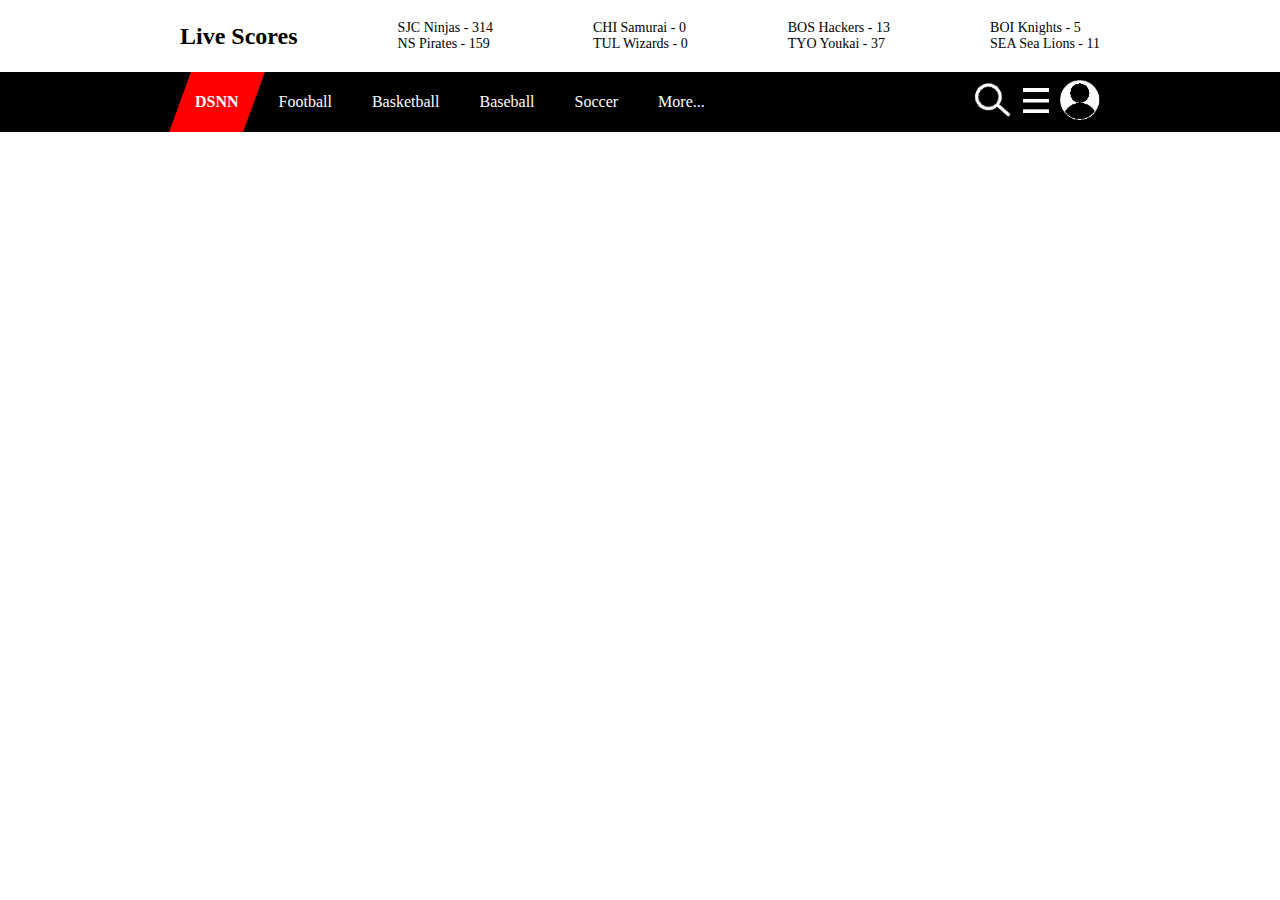
==== Ayudantias/Exámen/index.html @ 208cb9d1 "Examen" ====
<!DOCTYPE html>
<html lang="en">
<head>
    <meta charset="UTF-8">
    <meta http-equiv="X-UA-Compatible" content="IE=edge">
    <meta name="viewport" content="width=device-width, initial-scale=1.0">
    <title>DNSS</title>
    <link rel="stylesheet" href="style.css" type="text/css">
</head>
<body>
    <div class="container">
        <!-- Nav Bar -->
        
        <div class="nav-bar">
            <!-- Score Bar -->
            <div class="score-bar">

                <span id="score-bar-title">Live Scores</span>

                <div class="match-score">
                    <p>SJC Ninjas - 314</p>
                    <p>NS Pirates - 159</p>
                </div>

                <div class="match-score">
                    <p>CHI Samurai - 0</p>
                    <p>TUL Wizards - 0</p>
                </div>

                <div class="match-score">
                    <p>BOS Hackers - 13</p>
                    <p>TYO Youkai - 37</p>
                </div>

                <div class="match-score">
                    <p>BOI Knights - 5</p>
                    <p>SEA Sea Lions - 11</p>
                </div>

            </div>

            <!-- Menu Bar -->
            
            <div class="menu-bar">
                <div class="left-menu-items">
                    <span class="logo white-text">
                        <span id="logo-text">DSNN</span>    
                    </span>
                    <a class="white-text" href="#">Football</a>
                    <a class="white-text" href="#">Basketball</a>
                    <a class="white-text" href="#">Baseball</a>
                    <a class="white-text" href="#">Soccer</a>
                    <a class="white-text" href="#">More...</a>
                </div>


                <div class="right-menu-items">
                    <img src="images/search-light.png" alt="search button">
                    <img src="images/hamburger-light.png" alt="menu button">
                    <img src="images/user-circle-light.png" alt="user profile button">
                </div>
            </div>

        </div>

        <!-- Main Cntent -->

    </div>
    
</body>
</html>
---- Ayudantias/Exámen/style.css ----
* {
    margin: 0;
    padding: 0;
}

.white-text {
    color: white;
}

/* Score Nav Bar */

.score-bar {
    display: flex;
    justify-content: space-between;
    align-items: center;
    padding: 20px 180px;
}

.score-bar > * {
    display: inline-block;
}

#score-bar-title{
    font-size: 24px;
    font-weight: bolder;
}

.match-score p {
    font-size: 14px;
}

/* Menú Bar */

.menu-bar {
    display: flex;
    background-color: black;
    justify-content: space-between;
    align-items: center;
    padding: 0px 180px;
    height: 60px;
}

.right-menu-items > img {
    height: 40px;
}

.left-menu-items {
    display: flex;
    align-items: center;
}

.left-menu-items > a {
    text-decoration: none;
    margin: 0px 20px;
}

.logo {
    display: flex;
    align-items: center;
    background-color: red;
    height: 60px;
    padding: 0px 15px;
    transform: skew(-20deg);
    font-weight: bolder;
    margin-right: 5px;
}

#logo-text {
    transform: skew(20deg);
}
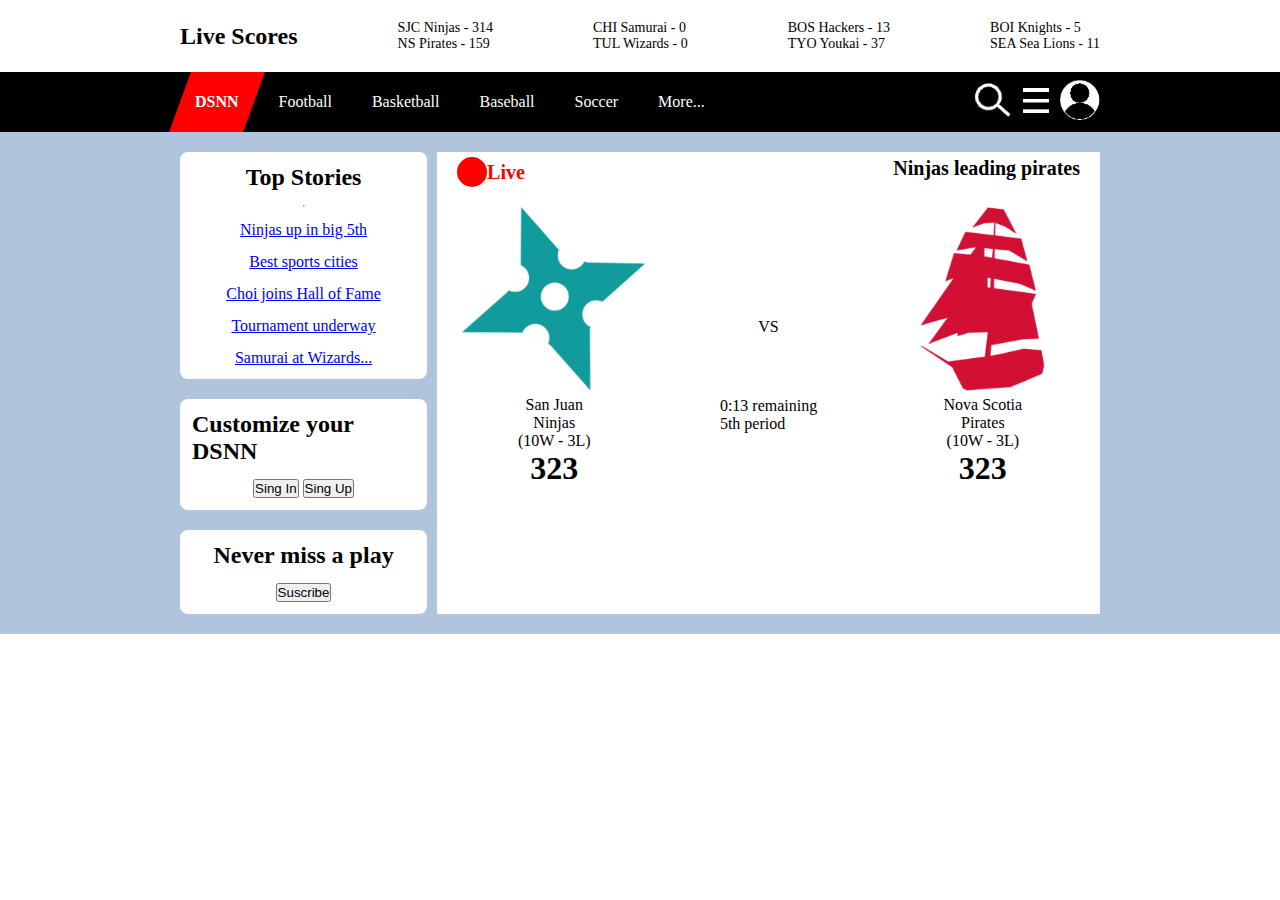
==== commit 2ac1fa21: "exam PT 2" ====
--- a/Ayudantias/Exámen/index.html
+++ b/Ayudantias/Exámen/index.html
@@ -63,7 +63,75 @@
 
         </div>
 
-        <!-- Main Cntent -->
+        <!-- Main Content -->
+        <div class="main-content">
+            <div class="side-bar">
+
+                <div class="stories-section">
+                    <h2>Top Stories</h2>
+                    <hr>
+                    <a href="#">Ninjas up in big 5th</a>
+                    <a href="#">Best sports cities</a>
+                    <a href="#">Choi joins Hall of Fame</a>
+                    <a href="#">Tournament underway</a>
+                    <a href="#">Samurai at Wizards...</a>
+                </div>
+
+                <div class="login-section">
+                    <h2>Customize your DSNN</h2>
+                    <div>
+                        <button>Sing In</button>
+                        <button>Sing Up</button>
+                    </div>
+                    
+                </div>
+
+                <div class="suscribe-section">
+                    <h2>Never miss a play</h2>
+                    <button>Suscribe</button>
+                </div>
+
+            </div>
+            <div class="scoreboard">
+                <div class="score-header">
+                    <div class="score-header-left">
+                        <span class="red-dot"></span>
+                        <span id="live-label">Live</span>
+                    </div>
+                    <span id="teams-label">Ninjas leading pirates</span>
+                </div>
+
+                <div class="score-main">
+                    <div class="team-section">
+                        <img class="team-img" src="images/sjc-ninjas.png" alt="">
+                        <span class="city-text">San Juan</span>
+                        <span class="team-text">Ninjas</span>
+                        <span class="game-balance-text">(10W - 3L)</span>
+                        <h1 class="score-text">323</h1>
+
+                    </div>
+                        
+
+                    <div class="score-data">
+                        <div></div>
+                        <span>VS</span>
+                        <p>0:13 remaining<br>5th period</p>
+                    </div>
+                    <div class="team-section">
+                        <img class="team-img" src="images/ns-pirates.png" alt="">
+                        <span class="city-text">Nova Scotia</span>
+                        <span class="team-text">Pirates</span>
+                        <span class="game-balance-text">(10W - 3L)</span>
+                        <h1 class="score-text">323</h1>
+                    </div>
+                </div>
+
+                <div class="score-footer">
+
+                </div>
+
+            </div>
+        </div>
 
     </div>
     
--- a/Ayudantias/Exámen/style.css
+++ b/Ayudantias/Exámen/style.css
@@ -69,3 +69,109 @@
     transform: skew(20deg);
 }
 
+
+/* Main content */
+
+.main-content{
+    background-color: lightsteelblue;
+    display: flex;
+    justify-content: center;
+    padding: 20px 180px;
+}
+
+.side-bar {
+    flex-grow: 1;
+    margin-right: 10px;
+    display: flex;
+    flex-direction: column;
+    gap: 20px;
+}
+
+.side-bar > div {
+    display: flex;
+    flex-direction: column;
+    gap: 14px;
+    align-items: center;
+    background-color: white;
+    padding: 12px;
+    border-radius: 8px;
+}
+
+.stories-section {
+
+}
+
+.login-section {
+   
+}
+
+.suscribe-section{
+   
+}
+
+.scoreboard {
+    flex-grow: 2;
+    background-color: white;
+}
+
+.score-header {
+    display: flex;
+    justify-content: space-between;
+    padding: 5px 20px;
+    align-content: center;
+}
+
+.score-header-left {
+    display: flex ;
+    align-content: center;
+}
+
+.score-header-left span {
+    line-height: 30px;
+}
+
+.red-dot {
+    display: inline-block;
+    width: 30px;
+    height: 30px;
+    background-color: red;
+    border-radius: 50%;
+}
+
+#live-label {
+    color: red;
+    font-size: 20px;
+    font-weight: bold;
+}
+
+#teams-label {
+    font-size: 20px;
+    font-weight: bold;
+}
+
+.score-main {
+    display: flex;
+}
+
+.score-main > * {
+    width: 33%;
+}
+
+.team-section{
+    display: flex;
+    flex-direction: column;
+    align-items: center;
+    padding: 10px 20px;
+}
+
+.score-data {
+    display: flex;
+    flex-direction: column;
+    align-items: center;
+    justify-content: center;
+    gap: 20%;
+}
+
+.team-img {
+    width: 100%;
+}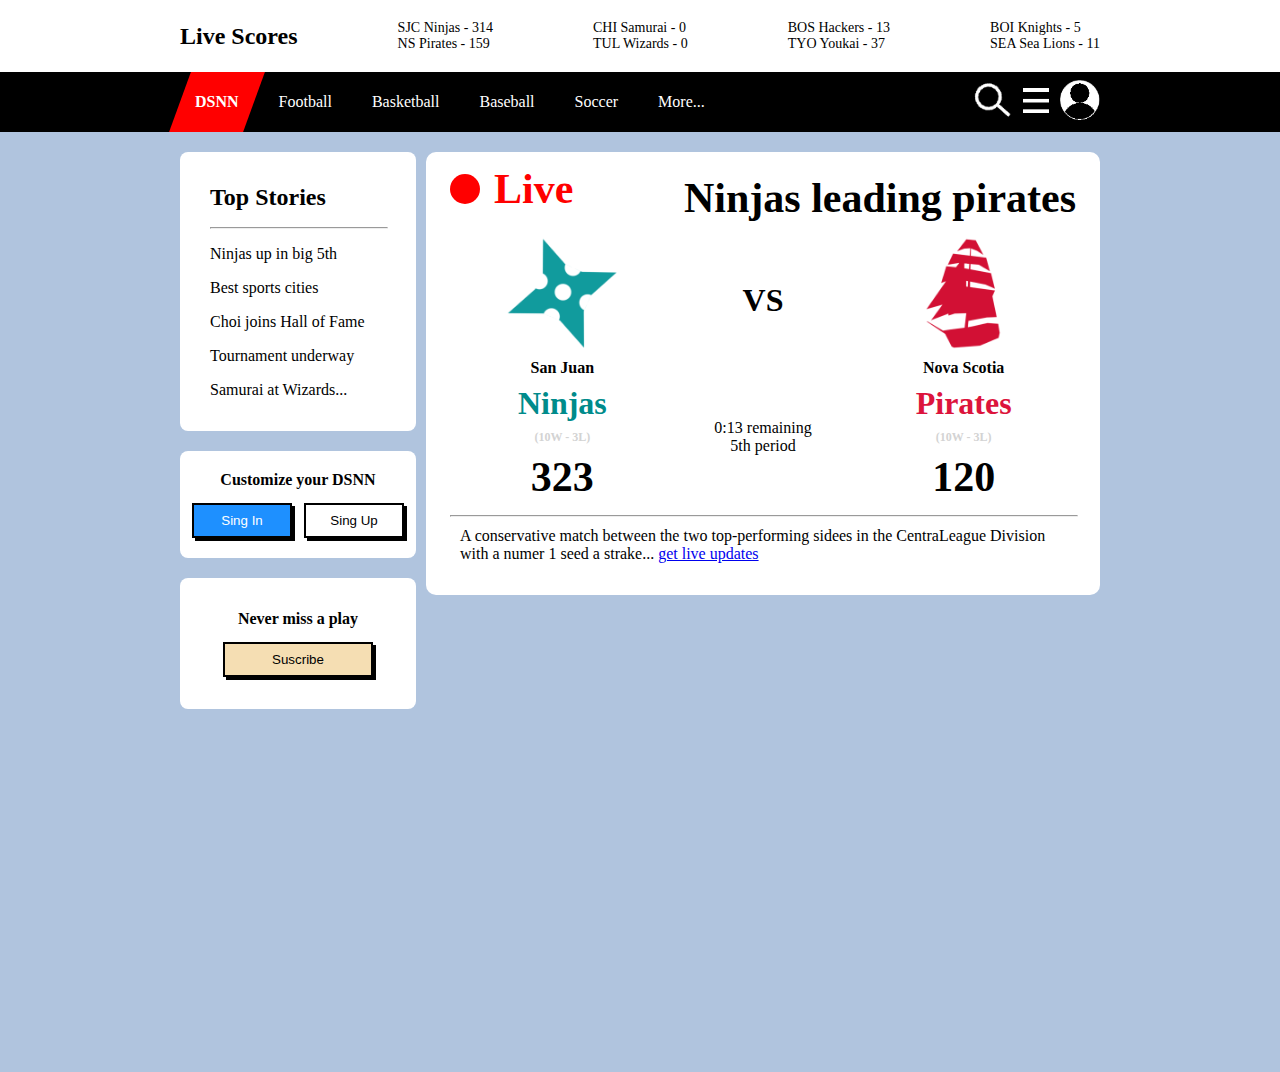
==== commit a9d05df9: "Examen Pt 3" ====
--- a/Ayudantias/Exámen/index.html
+++ b/Ayudantias/Exámen/index.html
@@ -6,6 +6,7 @@
     <meta name="viewport" content="width=device-width, initial-scale=1.0">
     <title>DNSS</title>
     <link rel="stylesheet" href="style.css" type="text/css">
+    <script defer src="app.js"></script>
 </head>
 <body>
     <div class="container">
@@ -67,7 +68,7 @@
         <div class="main-content">
             <div class="side-bar">
 
-                <div class="stories-section">
+                <div id="stories-section">
                     <h2>Top Stories</h2>
                     <hr>
                     <a href="#">Ninjas up in big 5th</a>
@@ -77,18 +78,18 @@
                     <a href="#">Samurai at Wizards...</a>
                 </div>
 
-                <div class="login-section">
-                    <h2>Customize your DSNN</h2>
-                    <div>
-                        <button>Sing In</button>
-                        <button>Sing Up</button>
+                <div id="login-section">
+                    <h4>Customize your DSNN</h4>
+                    <div class="login-buttons">
+                        <button id="sign-in-button">Sing In</button>
+                        <button id="sign-out-button">Sing Up</button>
                     </div>
                     
                 </div>
 
                 <div class="suscribe-section">
-                    <h2>Never miss a play</h2>
-                    <button>Suscribe</button>
+                    <h4>Never miss a play</h4>
+                    <button onclick="hide()" id="suscribe-button">Suscribe</button>
                 </div>
 
             </div>
@@ -107,33 +108,30 @@
                         <span class="city-text">San Juan</span>
                         <span class="team-text">Ninjas</span>
                         <span class="game-balance-text">(10W - 3L)</span>
-                        <h1 class="score-text">323</h1>
+                        <h1 id="ninja-score" class="score-text" onclick="incrementScore(this, false)">323</h1>
 
                     </div>
                         
 
                     <div class="score-data">
-                        <div></div>
                         <span>VS</span>
-                        <p>0:13 remaining<br>5th period</p>
+                        <p>0:<span id="seconds">13</span> remaining<br>5th period</p>
                     </div>
                     <div class="team-section">
                         <img class="team-img" src="images/ns-pirates.png" alt="">
                         <span class="city-text">Nova Scotia</span>
-                        <span class="team-text">Pirates</span>
+                        <span class="team-text crimson">Pirates</span>
                         <span class="game-balance-text">(10W - 3L)</span>
-                        <h1 class="score-text">323</h1>
+                        <h1 id="pirate-score" class="score-text" onclick="incrementScore(this, true)">120</h1>
                     </div>
                 </div>
 
                 <div class="score-footer">
-
+                    <hr>
+                    <p>A conservative match between the two top-performing sidees in the CentraLeague Division with a numer 1 seed a strake... <a href="#">get live updates</a></p>
                 </div>
-
             </div>
         </div>
-
     </div>
-    
 </body>
 </html>--- a/Ayudantias/Exámen/style.css
+++ b/Ayudantias/Exámen/style.css
@@ -77,6 +77,8 @@
     display: flex;
     justify-content: center;
     padding: 20px 180px;
+    align-items: flex-start ;
+    min-height: 100vh;
 }
 
 .side-bar {
@@ -87,37 +89,80 @@
     gap: 20px;
 }
 
+hr {
+    width: 100%;
+}
+
 .side-bar > div {
     display: flex;
     flex-direction: column;
     gap: 14px;
     align-items: center;
     background-color: white;
-    padding: 12px;
+    padding: 32px 30px;
     border-radius: 8px;
 }
 
-.stories-section {
-
-}
-
-.login-section {
-   
-}
-
-.suscribe-section{
-   
+#stories-section {
+    align-items: start;
+    
+    gap: 16px
+}
+
+#stories-section > a {
+    text-decoration: none;
+    color: black;
+    font-weight: 500;
+}
+
+.login-buttons {
+    display: flex;
+    justify-content: center;
+    gap: 12px
+}
+
+#login-section {
+    padding: 20px 12px;
+}
+
+.login-buttons > button {
+    width: 100px;
+    height: 35px;
+    border: 2px solid black;
+    box-shadow: 3px 3px black;
+}
+
+#sign-in-button{
+    color: white;
+    background-color: dodgerblue;
+}
+
+#sign-out-button{
+    color: black;
+    background-color: white;
+}
+
+
+#suscribe-button {
+    color: black;
+    background-color: wheat;
+    border: 2px solid black;
+    box-shadow: 3px 3px black;
+    width: 150px;
+    height: 35px;
+
 }
 
 .scoreboard {
     flex-grow: 2;
     background-color: white;
+    padding: 22px 24px;
+    border-radius: 10px;
 }
 
 .score-header {
     display: flex;
     justify-content: space-between;
-    padding: 5px 20px;
     align-content: center;
 }
 
@@ -140,12 +185,13 @@
 
 #live-label {
     color: red;
-    font-size: 20px;
-    font-weight: bold;
+    font-size: 42px;
+    font-weight: bold;
+    margin-left: 14px;
 }
 
 #teams-label {
-    font-size: 20px;
+    font-size: 42px;
     font-weight: bold;
 }
 
@@ -157,21 +203,66 @@
     width: 33%;
 }
 
+.score-data {
+    display: flex;
+    flex-direction: column;
+    align-items: center;
+    justify-content: center;
+    gap: 100px;
+}
+
+.score-data > span {
+    font-size: 32px;
+    font-weight: bold;
+}
+
+.score-data > p {
+    text-align: center;
+}
+
 .team-section{
     display: flex;
     flex-direction: column;
     align-items: center;
-    padding: 10px 20px;
-}
-
-.score-data {
-    display: flex;
-    flex-direction: column;
-    align-items: center;
-    justify-content: center;
-    gap: 20%;
+    padding: 14px 24px;
+    gap: 8px;
 }
 
 .team-img {
-    width: 100%;
-}+    width: 65%;
+}
+
+.city-text {
+    font-size: 16px;
+    font-weight: bolder;
+}
+
+
+.team-text {
+    font-size: 32px;
+    font-weight: bold;
+    color: darkcyan;
+}
+
+.crimson {
+    color: crimson;
+}
+
+.game-balance-text {
+    font-size: 12px;
+    color: lightgray;
+    font-weight: 700;
+}
+
+
+.score-text {
+    font-size: 42px;
+}
+
+.score-footer p {
+    padding: 10px 10px;
+    font-size: 16px;
+}
+
+
+
